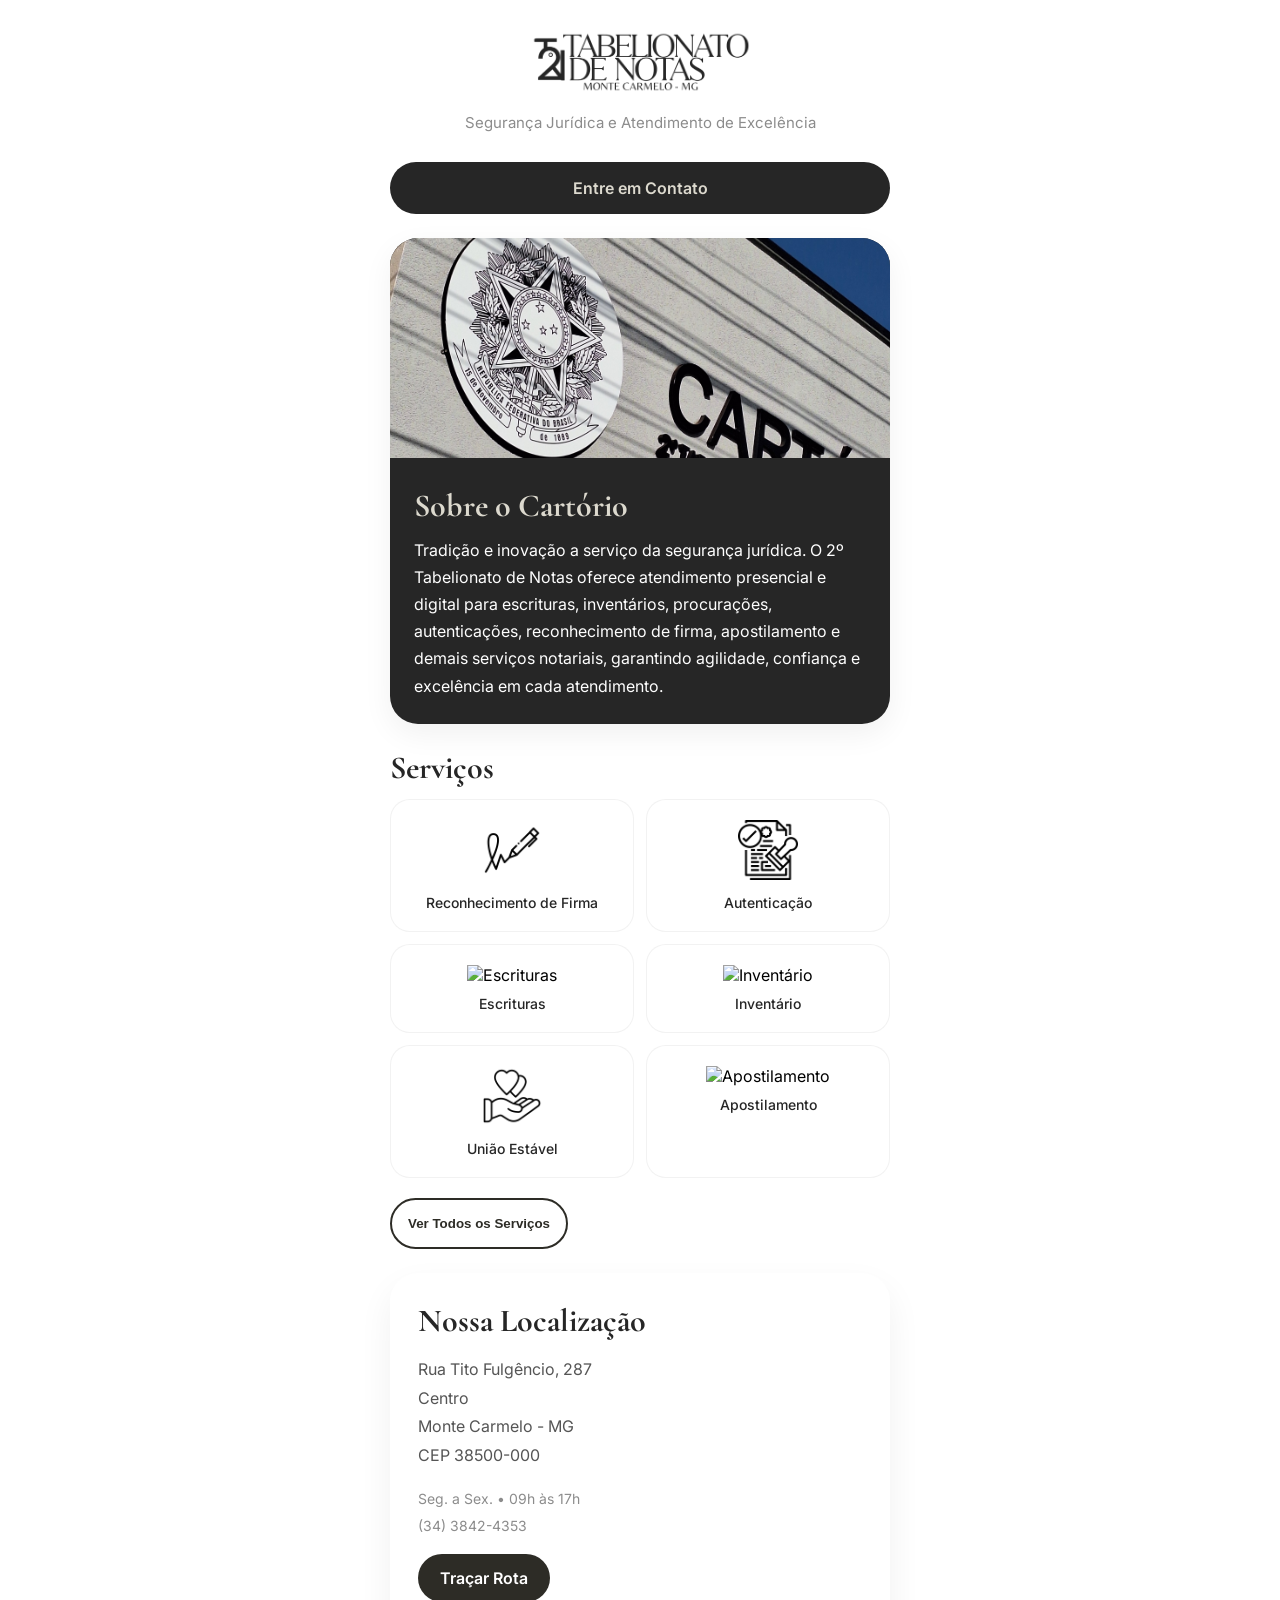
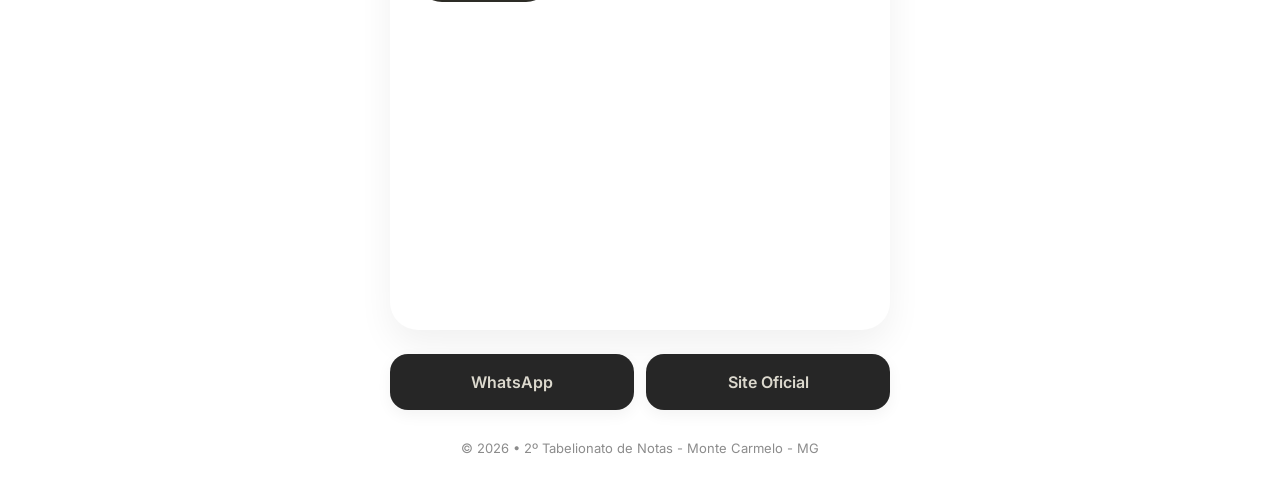
==== Index.html @ 338165f3 "first commit" ====
<!DOCTYPE html>
<html lang="pt-BR">

<head>
<meta charset="UTF-8">
<meta name="viewport" content="width=device-width, initial-scale=1.0">

<link href="https://fonts.googleapis.com/css2?family=Cormorant+Garamond:wght@400;500;600;700&family=Inter:wght@300;400;500;600&display=swap" rel="stylesheet">

<title>2º Tabelionato de Notas</title>

<style>

:root{
    --off-white:#dcd9ce;
    --light-gray:#bfbfbd;
    --medium-gray:#8c8c8c;
    --dark:#262626;
    --gold:#2d2c26;
    --white:#ffffff;
}

*{
    margin:0;
    padding:0;
    box-sizing:border-box;
    list-style: none;
}

body{
    font-family:'Inter',sans-serif;
    background-image:url('fundo_branco.jpg');
    background-size:cover;
    background-position:center;
    min-height:100vh;
    display:flex;
    justify-content:center;
    padding:30px 20px;
}

.container{
    width:100%;
    max-width:500px;
}

section{
    margin-bottom:24px;
}

h1,h2{
    font-family:'Cormorant Garamond',serif;
    color:var(--dark);
}

h2{
    font-size:32px;
    margin-bottom:12px;
}

/* HERO */

.logo{
    text-align:center;
    margin-bottom:30px;
}

.logo img{
    width:250px;
    margin-bottom:15px;
}

.logo h1{
    font-size:42px;
    margin-bottom:8px;
}

.logo p{
    color:var(--medium-gray);
    font-size:15px;
}

/* BOTÕES */

.btn{
    display:block;
    text-align:center;
    text-decoration:none;
    padding:16px;
    border-radius:999px;
    font-weight:600;
    transition:.3s;
}

.btn-primary{
    background:var(--dark);
    color:var(--off-white);
}

.btn-primary:hover{
    background:var(--gold);
}

.btn-outline{
    border:2px solid var(--gold);
    color:var(--gold);
    background:transparent;
}

.btn-outline:hover{
    background:var(--gold);
    color:white;
}

/* SOBRE */

.sobre{
    background:var(--dark);
    border-radius:28px;
    overflow:hidden;
    box-shadow:0 10px 30px rgba(0,0,0,.06);
}

.sobre img{
    width:100%;
    height:220px;
    object-fit:cover;
}

.sobre .texto{
    padding:24px;
}

.sobre p{
    color:#fefefe;
    line-height:1.7;
}

.sobre h2{
    color:var(--off-white);
}
/* =========================
   MODAL BASE
========================= */

.modal{
    display: none;
    position: fixed;
    inset: 0;
    width: 100%;
    height: 100%;
    background: rgba(0,0,0,.65);
    z-index: 9999;
    overflow-y: auto;
    animation: fadeIn .3s ease;
}

.modal-content{
    background: #fff;
    width: 90%;
    max-width: 600px;
    margin: 50px auto;
    padding: 30px;
    border-radius: 24px;
    box-shadow: 0 10px 40px rgba(0,0,0,.20);
    animation: slideUp .4s ease;
}

.close{
    cursor: pointer;
    font-size: 32px;
    font-weight: bold;
    color: #1f1f1f;
    transition: .3s;
}

.close:hover{
    opacity: .7;
}

/* =========================
   FORMULÁRIOS
========================= */

.modal input{
    width: 100%;
    padding: 14px;
    margin-top: 12px;
    border: 1px solid #ddd;
    border-radius: 12px;
    font-size: 15px;
}

.modal button{
    width: 100%;
    margin-top: 20px;
    padding: 16px;
    border: none;
    border-radius: 12px;
    background: var(--gold);
    color: white;
    font-weight: 600;
    cursor: pointer;
    transition: .3s;
}

.modal button:hover{
    opacity: .9;
    transform: translateY(-2px);
}

/* =========================
   MODAL DE SERVIÇOS
========================= */

.modal-servicos{
    max-width: 900px;
    padding: 0;
    overflow: hidden;
}

.modal-header{
    position: relative;
    padding: 30px;
    background: linear-gradient(
        135deg,
        #262626,
        #3a3a3a
    );
}

.modal-header h2{
    margin-bottom: 8px;
    color: var(--off-white);
    font-size: 2rem;
}

.modal-header p{
    color: #cfcfcf;
    line-height: 1.6;
}

.modal-header .close{
    position: absolute;
    top: 20px;
    right: 25px;
    color: white;
}

/* =========================
   LISTA DE SERVIÇOS
========================= */

.servicos-lista{
    display: grid;
    gap: 15px;
    padding: 25px;
}

.servico-card{
    display: flex;
    gap: 18px;
    align-items: flex-start;
    padding: 18px;
    border-radius: 16px;
    background: #f8f8f8;
    border: 1px solid #ececec;
    transition: .3s;
}

.servico-card:hover{
    transform: translateY(-3px);
    border-color: #42413d;
    box-shadow: 0 10px 25px rgba(0,0,0,.08);
}

.icone{
    width: 55px;
    height: 55px;
    flex-shrink: 0;

    display: flex;
    align-items: center;
    justify-content: center;

    background: #55534d;
    color: white;
    border-radius: 14px;

    font-size: 24px;
}

.servico-card h3{
    margin-bottom: 6px;
    color: var(--dark);
    font-size: 1.1rem;
}

.servico-card p{
    margin: 0;
    color: #666;
    line-height: 1.6;
}

/* =========================
   MODAL DETALHE SERVIÇO
========================= */

#tituloServico{
    margin-bottom: 20px;
    color: #a09e95;
}

#infoServico ul{
    margin: 15px 0;
    padding-left: 20px;
}

#infoServico li{
    margin-bottom: 8px;
}

#infoServico p{
    margin-top: 10px;
    line-height: 1.7;
}

/* =========================
   ANIMAÇÕES
========================= */

@keyframes fadeIn{
    from{
        opacity: 0;
    }
    to{
        opacity: 1;
    }
}

@keyframes slideUp{
    from{
        opacity: 0;
        transform: translateY(30px);
    }
    to{
        opacity: 1;
        transform: translateY(0);
    }
}

/* =========================
   RESPONSIVO
========================= */

@media (max-width: 768px){

    .modal-content{
        width: 95%;
        margin: 20px auto;
    }

    .modal-servicos{
        width: 95%;
    }

    .servico-card{
        flex-direction: column;
    }

    .icone{
        margin-bottom: 5px;
    }

    .modal-header h2{
        font-size: 1.6rem;
    }
}
/* MAPA */

.localizacao{

    background:white;

    border-radius:28px;

    overflow:hidden;

    box-shadow:0 15px 35px rgba(0,0,0,.06);

    margin-bottom:24px;
}

.localizacao-info{

    padding:28px;
}

.localizacao-info h2{

    margin-bottom:15px;

    color:var(--dark);
}

.endereco{

    line-height:1.8;

    color:#555;

    margin-bottom:20px;
}

.detalhes{

    display:flex;

    flex-direction:column;

    gap:10px;

    margin-bottom:20px;

    color:var(--medium-gray);

    font-size:14px;
}

.btn-mapa{

    display:inline-block;

    background:var(--gold);

    color:white;

    text-decoration:none;

    padding:14px 22px;

    border-radius:999px;

    font-weight:600;

    transition:.3s;
}

.btn-mapa:hover{

    transform:translateY(-2px);

    background:#8f7300;
}

.mapa{

    height:300px;
}

.mapa iframe{

    width:100%;

    height:100%;

    border:none;
}

/* SERVIÇOS */

.servicos-grid{
    display:grid;
    grid-template-columns:1fr 1fr;
    gap:12px;
}

.card{
    background:white;
    border-radius:20px;
    padding:20px;
    text-align:center;
    border:1px solid rgba(0,0,0,.05);
    transition:.3s;
}

.card:hover{
    transform:translateY(-4px);
    box-shadow:0 12px 25px rgba(0,0,0,.08);
}

.card span{
    display:block;
    font-size:28px;
    margin-bottom:10px;
}

.card img{
    width:60px;
    margin-bottom:10px;
}
.card p{
    font-size:14px;
    color:var(--dark);
    font-weight:500;
}
/* LINKS */

.links{
    display:flex;
    gap:12px;
    flex-wrap:wrap;
}
.link{
    flex:1;
    min-width:140px;

    background:var(--dark);
    padding:18px;
    border-radius:18px;
    text-decoration:none;
    color:var(--off-white);
    text-align:center;
    font-weight:600;
    box-shadow:0 5px 15px rgba(0,0,0,.05);
    transition:.3s;
}

.link:hover{
    transform:translateY(-2px);
}

/* FOOTER */

footer{
    text-align:center;
    color:var(--medium-gray);
    font-size:13px;
    margin-top:30px;
}

</style>
</head>

<body>


<div class="container">

<!--- Logo-->
    <section class="logo">
        <img src="Logo Oficio do 2° Tabelionato de notas (4).png" alt="2º Tabelionato">
        <p>Segurança Jurídica e Atendimento de Excelência</p>
    </section>

<!--- Contato-->
    <section>
        <a href="https://wa.me/5534999194353" class="btn btn-primary">
            Entre em Contato
        </a>
    </section>

<!--- Sobre o Cartório -->
    <section class="sobre">
        <img src="fotocartorio.jpeg" alt="Cartório">

        <div class="texto">
            <h2>Sobre o Cartório</h2>

            <p>
                Tradição e inovação a serviço da segurança jurídica. O 2º Tabelionato de Notas oferece 
                atendimento presencial e digital para escrituras, inventários, procurações, autenticações, 
                reconhecimento de firma, apostilamento e demais serviços notariais, garantindo agilidade, confiança e excelência em cada atendimento.
            </p>
        </div>
    </section>

<!--- Serviços -->
    <section>
        <h2>Serviços</h2>

        <div class="servicos-grid">

            <div class="card" onclick="abrirServico('reconhecimento_firma')">
                <img src="reconhecimento de firma.png" alt="Reconhecimento de Firma">
                <p>Reconhecimento de Firma</p>
            </div>

            <div class="card" onclick="abrirServico('autenticacao')">
                <img src="autenticação.png" alt="Autenticação">
                <p>Autenticação</p>
            </div>

            <div class="card" onclick="abrirServico('escritura')">
                <img src="escrituras.png" alt="Escrituras">
                <p>Escrituras</p>
            </div>

            <div class="card" onclick="abrirServico('inventario')">
                <img src="inventário.png" alt="Inventário">
                <p>Inventário</p>
            </div>

            <div class="card" onclick="abrirServico('uniao_estavel')">
                <img src="União Estável.png" alt="União Estável">
                <p>União Estável</p>
            </div>

            <div class="card" onclick="abrirServico('apostilamento')">
                <img src="apostilamento.png" alt="Apostilamento">
                <p>Apostilamento</p>
            </div>

        </div>

        <br>

        <button type="button" class="btn btn-outline" onclick="abrirModalServicos()">
        Ver Todos os Serviços
        </button>
    </section>

<!--- MODAIS-->

    <div id="modalServico" class="modal">
    <div class="modal-content">

        <span class="close" onclick="fecharModal()">
            &times;
        </span>
        <h2 id="tituloServico"></h2>
        <div id="infoServico"></div>
        <button onclick="abrirFormulario()">
            Iniciar Processo
        </button>
    </div>
    </div>

    <div id="modalDetalheServico" class="modal">

    <div class="modal-content modal-servicos">

        <div class="modal-header">
            <h2>Serviços Notariais</h2>

            <p>
                Conheça os principais serviços oferecidos pelo
                2º Tabelionato de Notas de Monte Carmelo.
            </p>

           <span class="close" onclick="fecharModalDetalhesServico()">
            &times;
            </span>
        </div>

        <div class="servicos-lista">

            <div class="servico-card">
                <div class="icone">📜</div>
                <div>
                    <h3>Escritura Pública</h3>
                    <p>
                        Formalização de compra e venda, doações,
                        inventários e demais atos jurídicos.
                    </p>
                </div>
            </div>

            <div class="servico-card">
                <div class="icone">✍️</div>
                <div>
                    <h3>Procuração Pública</h3>
                    <p>
                        Nomeação de representante para prática
                        de atos específicos ou gerais.
                    </p>
                </div>
            </div>

            <div class="servico-card">
                <div class="icone">✔️</div>
                <div>
                    <h3>Reconhecimento de Firma</h3>
                    <p>
                        Confirmação da autenticidade de assinaturas.
                    </p>
                </div>
            </div>

            <div class="servico-card">
                <div class="icone">📄</div>
                <div>
                    <h3>Autenticação de Cópias</h3>
                    <p>
                        Certificação de que a cópia corresponde ao documento original.
                    </p>
                </div>
            </div>

            <div class="servico-card">
                <div class="icone">🔍</div>
                <div>
                    <h3>Ata Notarial</h3>
                    <p>
                        Comprovação formal de fatos, situações e conteúdos digitais.
                    </p>
                </div>
            </div>

            <div class="servico-card">
                <div class="icone">🏛️</div>
                <div>
                    <h3>Inventário Extrajudicial</h3>
                    <p>
                        Partilha de bens com segurança e agilidade.
                    </p>
                </div>
            </div>

            <div class="servico-card">
                <div class="icone">⚖️</div>
                <div>
                    <h3>Divórcio Extrajudicial</h3>
                    <p>
                        Procedimento consensual realizado diretamente em cartório.
                    </p>
                </div>
            </div>

            <div class="servico-card">
                <div class="icone">🕊️</div>
                <div>
                    <h3>Testamento Público</h3>
                    <p>
                        Registro oficial da vontade do testador.
                    </p>
                </div>
            </div>

        </div>

    </div>

</div>

    <div id="modalFormulario" class="modal">
    <div class="modal-content">

        <span class="close"
              onclick="fecharFormulario()">
              &times;
        </span>

        <h2>Dados Iniciais</h2>

        <input
            type="text"
            id="nome"
            placeholder="Nome Completo">

        <input
            type="text"
            id="cpf"
            maxlength="14"
            placeholder="CPF">

        <input
            type="email"
            id="email"
            placeholder="E-mail">

        <button onclick="enviarWhats()">
            Iniciar Atendimento
        </button>
    </div>
</div>

<!--- Localização -->

   <section class="localizacao">
    <div class="localizacao-info">

        <h2>Nossa Localização</h2>
        <p class="endereco">
            Rua Tito Fulgêncio, 287<br>
            Centro<br>
            Monte Carmelo - MG<br>
            CEP 38500-000
        </p>

        <div class="detalhes">
            <span>Seg. a Sex. • 09h às 17h</span>
            <span>(34) 3842-4353</span>
        </div>

        <a
            href="https://www.google.com/maps/place/Cart%C3%B3rio+do+2%C2%BA+Of%C3%ADcio+de+Notas/@-18.7309208,-47.4969054,20z/data=!4m15!1m8!3m7!1s0x94a5888fb53350cd:0x1c03f5918616b395!2sR.+Tito+Fulg%C3%AAncio,+287+-+Centro,+Monte+Carmelo+-+MG,+38500-000!3b1!8m2!3d-18.730955!4d-47.496766!16s%2Fg%2F11f3ngtptz!3m5!1s0x94a5888c8c588bd3:0x45c34554aca4618a!8m2!3d-18.730955!4d-47.496766!16s%2Fg%2F1tcy5dh2!10m1!1e1?entry=ttu&g_ep=EgoyMDI2MDYwMy4xIKXMDSoASAFQAw%3D%3D"
            target="_blank"
            class="btn-mapa">
            Traçar Rota
        </a>

    </div>

    <div class="mapa">
    <iframe
        src="https://maps.google.com/maps?q=Rua%20Tito%20Fulg%C3%AAncio%20287,%20Monte%20Carmelo%20MG&t=&z=17&ie=UTF8&iwloc=&output=embed"
        loading="lazy"
        allowfullscreen>
    </iframe>
</div>

</section>

<!--- Links-->
    <section class="links">
        <a href="https://wa.me/5534999194353" class="link">WhatsApp</a>
        <a href="Site Oficial/index.html" class="link">Site Oficial</a>
    </section>

<!--- Footer -->
    <footer>
        © 2026 • 2º Tabelionato de Notas - Monte Carmelo - MG
    </footer>

</div>

<!--- Scripts -->
<script>

const servicos = {

    reconhecimento_firma: {
        nome: "Reconhecimento de Firma",
        descricao: "Confirma a autenticidade da assinatura em documentos particulares.",
        documentos: [
            "Documento de identificação com foto",
            "Ficha de assinatura aberta no cartório (cartão de autógrafo)"
        ],
        prazo: "Imediato",
        atendimento: "Presencial",
        valor: "Conforme tabela do TJMG"
    },

    autenticacao: {
        nome: "Autenticação de Documentos",
        descricao: "Certifica que uma cópia é fiel ao documento original apresentado.",
        documentos: [
            "Documento original",
            "Cópia do documento (opcional)"
        ],
        prazo: "Imediato",
        atendimento: "Presencial",
        valor: "Conforme tabela do TJMG"
    },

    escritura: {
        nome: "Escritura Pública",
        descricao: "Formaliza juridicamente negócios e declarações com segurança e validade legal.",
        documentos: [
            "RG e CPF das partes",
            "Comprovante de endereço",
            "Documentação específica do ato"
        ],
        prazo: "Conforme análise documental",
        atendimento: "Presencial e Online (e-Notariado)",
        valor: "Conforme tabela do TJMG"
    },

    inventario: {
        nome: "Inventário Extrajudicial",
        descricao: "Permite a partilha de bens de forma rápida e segura em cartório.",
        documentos: [
            "Certidão de óbito",
            "Documentos pessoais dos herdeiros",
            "Documentação dos bens",
            "Certidões exigidas por lei"
        ],
        prazo: "Conforme análise documental",
        atendimento: "Presencial e Online (e-Notariado)",
        valor: "Conforme tabela do TJMG"
    },

    uniao_estavel: {
        nome: "Escritura de União Estável",
        descricao: "Formaliza a união estável e define o regime de bens do casal.",
        documentos: [
            "RG e CPF",
            "Comprovante de endereço",
            "Informações sobre estado civil"
        ],
        prazo: "Em até 1 dia útil",
        atendimento: "Presencial e Online (e-Notariado)",
        valor: "Conforme tabela do TJMG"
    },

    apostilamento: {
        nome: "Apostilamento de Haia",
        descricao: "Certifica documentos brasileiros para utilização em países signatários da Convenção da Haia.",
        documentos: [
            "Documento original a ser apostilado"
        ],
        prazo: "Conforme demanda",
        atendimento: "Presencial",
        valor: "Conforme tabela do TJMG"
    },

    procuracao: {
        nome: "Procuração Pública",
        descricao: "Permite que uma pessoa nomeie outra para representá-la legalmente.",
        documentos: [
            "RG e CPF do outorgante",
            "Dados completos do procurador"
        ],
        prazo: "Em até 1 dia útil",
        atendimento: "Presencial e Online (e-Notariado)",
        valor: "Conforme tabela do TJMG"
    },

    ata_notarial: {
        nome: "Ata Notarial",
        descricao: "Documento público utilizado para comprovar fatos, situações e conteúdos digitais.",
        documentos: [
            "Documento de identificação",
            "Elementos que serão constatados pelo tabelião"
        ],
        prazo: "Conforme complexidade",
        atendimento: "Presencial",
        valor: "Conforme tabela do TJMG"
    },

    testamento: {
        nome: "Testamento Público",
        descricao: "Permite registrar oficialmente a vontade do testador sobre a destinação de seus bens.",
        documentos: [
            "RG e CPF",
            "Informações dos beneficiários"
        ],
        prazo: "Mediante agendamento",
        atendimento: "Presencial",
        valor: "Conforme tabela do TJMG"
    }

};

let servicoAtual = "";

function abrirServico(tipo){

    servicoAtual = tipo;
    let servico = servicos[tipo];
    document.getElementById("tituloServico").innerHTML = servico.nome;

    document.getElementById("infoServico").innerHTML = `
    <p>${servico.descricao}</p>

    <h3>Documentos Necessários</h3>
    <ul>
        ${servico.documentos.map(doc => `<li>${doc}</li>`).join("")}
    </ul>

    <p><strong>Prazo:</strong> ${servico.prazo}</p>
    <p><strong>Atendimento:</strong> ${servico.atendimento}</p>
    <p><strong>Valor:</strong> ${servico.valor}</p>
`;

    document.getElementById("modalServico").style.display = "block";
}


function validarCPF(cpf){

    cpf = cpf.replace(/\D/g,'');

    if(cpf.length !== 11) return false;

    if(/^(\d)\1+$/.test(cpf))
        return false;

    let soma = 0;

    for(let i=0;i<9;i++){
        soma += parseInt(cpf.charAt(i))
        * (10-i);
    }

    let resto = (soma * 10) % 11;

    if(resto === 10 || resto === 11)
        resto = 0;

    if(resto !== parseInt(cpf.charAt(9)))
        return false;

    soma = 0;

    for(let i=0;i<10;i++){
        soma += parseInt(cpf.charAt(i))
        * (11-i);
    }

    resto = (soma * 10) % 11;

    if(resto === 10 || resto === 11)
        resto = 0;

    if(resto !== parseInt(cpf.charAt(10)))
        return false;

    return true;
}

function validarEmail(email){

    const regex =
    /^[^\s@]+@[^\s@]+\.[^\s@]+$/;

    return regex.test(email);
}

function gerarProtocolo(){

    const ano = new Date().getFullYear();

    const numero =
    Math.floor(
        100000 + Math.random() * 900000
    );

    return `${ano}-${numero}`;
}


function enviarWhats(){

    const nome =
    document.getElementById("nome").value;

    const cpf =
    document.getElementById("cpf").value;

    const email =
    document.getElementById("email").value;

    if(nome.trim() === ""){

        alert("Informe seu nome.");
        return;
    }

    if(!validarCPF(cpf)){

        alert("CPF inválido.");
        return;
    }

    if(!validarEmail(email)){

        alert("E-mail inválido.");
        return;
    }

    const protocolo =
    gerarProtocolo();

    const mensagem =

`Olá!

Gostaria de iniciar um atendimento.

PROTOCOLO:
${protocolo}

SERVIÇO:
${servicos[servicoAtual].nome}

NOME:
${nome}

CPF:
${cpf}

EMAIL:
${email}`;

    const numero =
    "5534999194353";

    window.open(
        `https://wa.me/${numero}?text=${encodeURIComponent(mensagem)}`,
        "_blank"
    );
}
document
.getElementById("cpf")
.addEventListener("input", function(){

    let cpf =
    this.value.replace(/\D/g,'');

    cpf = cpf.replace(
        /(\d{3})(\d)/,
        '$1.$2'
    );

    cpf = cpf.replace(
        /(\d{3})(\d)/,
        '$1.$2'
    );

    cpf = cpf.replace(
        /(\d{3})(\d{1,2})$/,
        '$1-$2'
    );

    this.value = cpf;
});

function abrirModalServicos() {
    document.getElementById("modalServicos").style.display = "block";
}

function fecharModalServicos() {
    document.getElementById("modalServicos").style.display = "none";
}

function abrirModalServicos() {
    document.getElementById("modalDetalheServico").style.display = "block";
}

function fecharModalServicos() {
    document.getElementById("modalDetalheServico").style.display = "none";
}

function fecharFormulario() {
    document.getElementById("modalFormulario").style.display = "none";
}

function fecharModal() {
    document.getElementById("modalServico").style.display = "none";
}

function fecharModalDetalhesServico() {
    document.getElementById("modalDetalheServico").style.display = "none";
}

window.addEventListener("click", function(event){

    const modalServicos =
        document.getElementById("modalServicos");

    const modalDetalhe =
        document.getElementById("modalDetalheServico");

    const modalFormulario =
        document.getElementById("modalFormulario");

    if(event.target === modalServicos){
        fecharModalServicos();
    }

    if(event.target === modalDetalhe){
        fecharServico();
    }

    if(event.target === modalFormulario){
        fecharFormulario();
    }

});


</script>

</body>
</html>
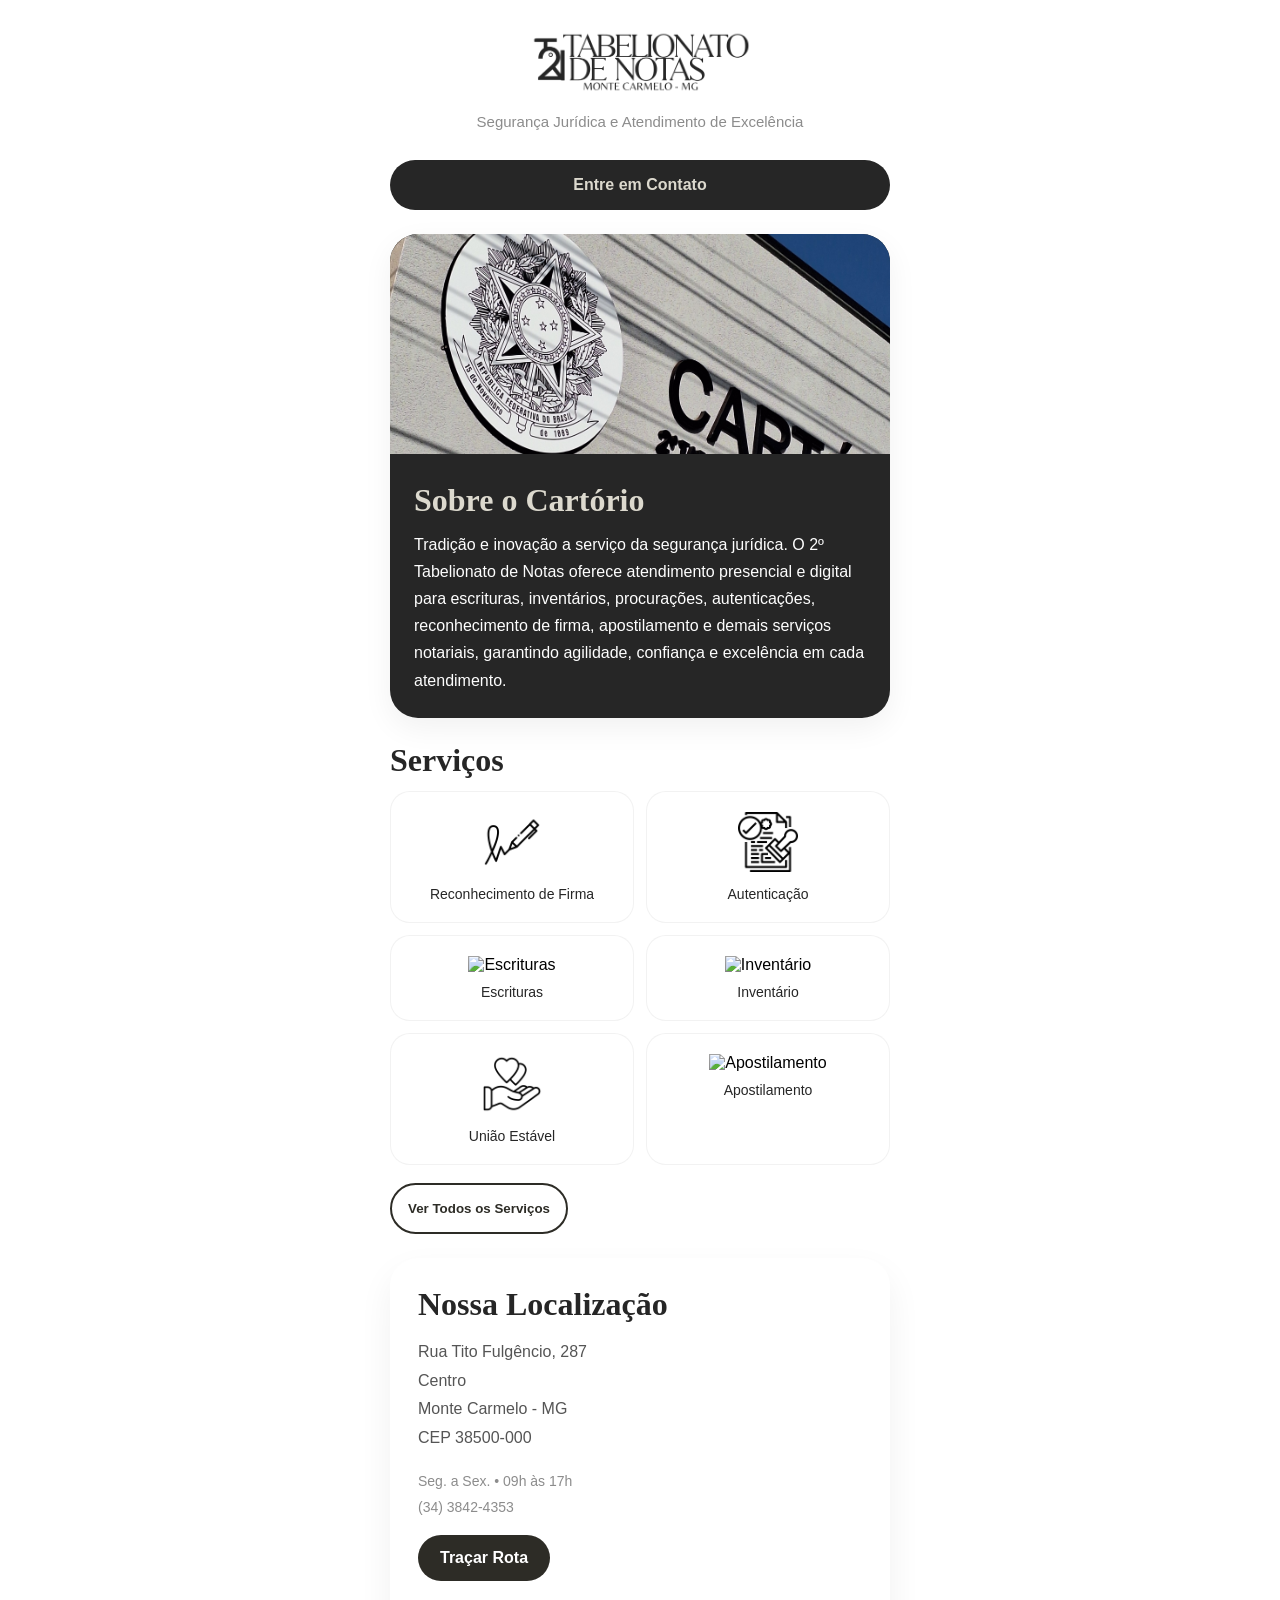
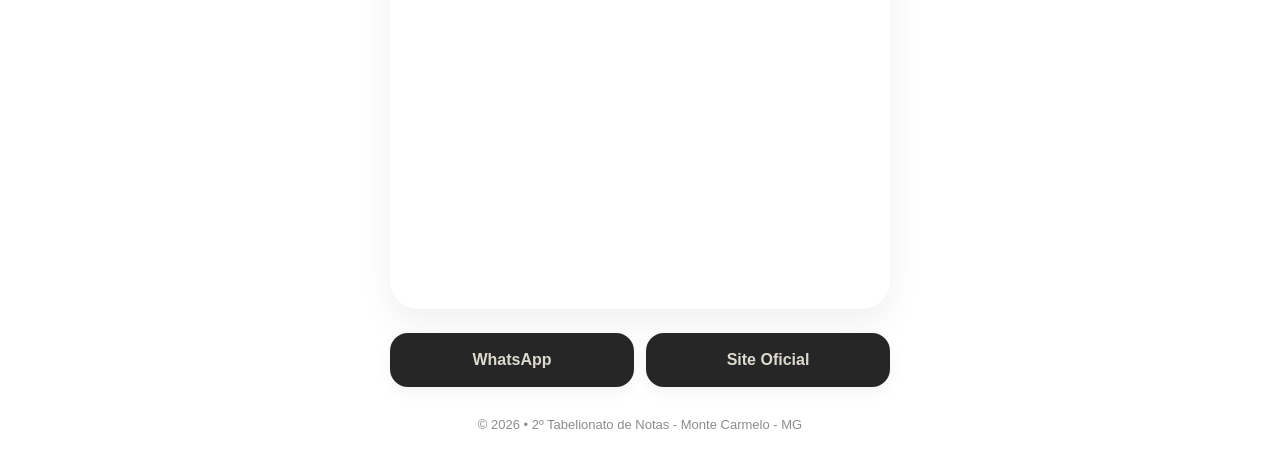
==== commit 1bdde053: "mod" ====
--- a/Index.html
+++ b/Index.html
@@ -5,11 +5,32 @@
 <meta charset="UTF-8">
 <meta name="viewport" content="width=device-width, initial-scale=1.0">
 
-<link href="https://fonts.googleapis.com/css2?family=Cormorant+Garamond:wght@400;500;600;700&family=Inter:wght@300;400;500;600&display=swap" rel="stylesheet">
 
 <title>2º Tabelionato de Notas</title>
 
 <style>
+
+/* =========================
+FONTES PERSONALIZADAS
+========================= */
+
+@font-face{
+    font-family: 'Gallient';
+    src: url('fontes/Gallient-Regular.otf') format('opentype');
+    font-weight: normal;
+    font-style: normal;
+}
+
+@font-face{
+    font-family: 'Belleza';
+    src: url('fontes/Belleza-Regular.ttf') format('truetype');
+    font-weight: normal;
+    font-style: normal;
+}
+
+/* =========================
+CORES PERSONALIZADAS
+========================= */
 
 :root{
     --off-white:#dcd9ce;
@@ -26,6 +47,7 @@
     box-sizing:border-box;
     list-style: none;
 }
+
 
 body{
     font-family:'Inter',sans-serif;
@@ -38,6 +60,13 @@
     padding:30px 20px;
 }
 
+.titulo-cartorio{
+    font-family:'Bodoni Moda', serif;
+    font-size:3rem;
+    font-weight:500;
+    text-transform:uppercase;
+}
+
 .container{
     width:100%;
     max-width:500px;
@@ -58,7 +87,6 @@
 }
 
 /* HERO */
-
 .logo{
     text-align:center;
     margin-bottom:30px;
@@ -80,7 +108,6 @@
 }
 
 /* BOTÕES */
-
 .btn{
     display:block;
     text-align:center;
@@ -112,337 +139,304 @@
 }
 
 /* SOBRE */
-
 .sobre{
-    background:var(--dark);
-    border-radius:28px;
-    overflow:hidden;
-    box-shadow:0 10px 30px rgba(0,0,0,.06);
+background:var(--dark);
+border-radius:28px;
+overflow:hidden;
+box-shadow:0 10px 30px rgba(0,0,0,.06);
 }
 
 .sobre img{
-    width:100%;
-    height:220px;
-    object-fit:cover;
+width:100%;
+height:220px;
+object-fit:cover;
 }
 
 .sobre .texto{
-    padding:24px;
+padding:24px;
 }
 
 .sobre p{
-    color:#fefefe;
-    line-height:1.7;
+color:#fefefe;
+line-height:1.7;
 }
 
 .sobre h2{
-    color:var(--off-white);
-}
+color:var(--off-white);
+}
+
 /* =========================
-   MODAL BASE
+MODAL BASE
 ========================= */
-
 .modal{
-    display: none;
-    position: fixed;
-    inset: 0;
-    width: 100%;
-    height: 100%;
-    background: rgba(0,0,0,.65);
-    z-index: 9999;
-    overflow-y: auto;
-    animation: fadeIn .3s ease;
+display: none;
+position: fixed;
+inset: 0;
+width: 100%;
+height: 100%;
+background: rgba(0,0,0,.65);
+z-index: 9999;
+overflow-y: auto;
+animation: fadeIn .3s ease;
 }
 
 .modal-content{
-    background: #fff;
-    width: 90%;
-    max-width: 600px;
-    margin: 50px auto;
-    padding: 30px;
-    border-radius: 24px;
-    box-shadow: 0 10px 40px rgba(0,0,0,.20);
-    animation: slideUp .4s ease;
+background: #fff;
+width: 90%;
+max-width: 600px;
+margin: 50px auto;
+padding: 30px;
+border-radius: 24px;
+box-shadow: 0 10px 40px rgba(0,0,0,.20);
+animation: slideUp .4s ease;
 }
 
 .close{
-    cursor: pointer;
-    font-size: 32px;
-    font-weight: bold;
-    color: #1f1f1f;
-    transition: .3s;
+cursor: pointer;
+font-size: 32px;
+font-weight: bold;
+color: #1f1f1f;
+transition: .3s;
 }
 
 .close:hover{
-    opacity: .7;
+opacity: .7;
 }
 
 /* =========================
-   FORMULÁRIOS
+FORMULÁRIOS
 ========================= */
-
 .modal input{
-    width: 100%;
-    padding: 14px;
-    margin-top: 12px;
-    border: 1px solid #ddd;
-    border-radius: 12px;
-    font-size: 15px;
+width: 100%;
+padding: 14px;
+margin-top: 12px;
+border: 1px solid #ddd;
+border-radius: 12px;
+font-size: 15px;
 }
 
 .modal button{
-    width: 100%;
-    margin-top: 20px;
-    padding: 16px;
-    border: none;
-    border-radius: 12px;
-    background: var(--gold);
-    color: white;
-    font-weight: 600;
-    cursor: pointer;
-    transition: .3s;
+width: 100%;
+margin-top: 20px;
+padding: 16px;
+border: none;
+border-radius: 12px;
+background: var(--gold);
+color: white;
+font-weight: 600;
+cursor: pointer;
+transition: .3s;
 }
 
 .modal button:hover{
-    opacity: .9;
-    transform: translateY(-2px);
+opacity: .9;
+transform: translateY(-2px);
 }
 
 /* =========================
-   MODAL DE SERVIÇOS
+MODAL DE SERVIÇOS
 ========================= */
-
 .modal-servicos{
-    max-width: 900px;
-    padding: 0;
-    overflow: hidden;
+max-width: 900px;
+padding: 0;
+overflow: hidden;
 }
 
 .modal-header{
-    position: relative;
-    padding: 30px;
-    background: linear-gradient(
-        135deg,
-        #262626,
-        #3a3a3a
-    );
+position: relative;
+padding: 30px;
+background: linear-gradient(
+135deg,
+#262626,
+#3a3a3a
+);
 }
 
 .modal-header h2{
-    margin-bottom: 8px;
-    color: var(--off-white);
-    font-size: 2rem;
+margin-bottom: 8px;
+color: var(--off-white);
+font-size: 2rem;
 }
 
 .modal-header p{
-    color: #cfcfcf;
-    line-height: 1.6;
+color: #cfcfcf;
+line-height: 1.6;
 }
 
 .modal-header .close{
-    position: absolute;
-    top: 20px;
-    right: 25px;
-    color: white;
+position: absolute;
+top: 20px;
+right: 25px;
+color: white;
 }
 
 /* =========================
-   LISTA DE SERVIÇOS
+LISTA DE SERVIÇOS
 ========================= */
-
 .servicos-lista{
-    display: grid;
-    gap: 15px;
-    padding: 25px;
+display: grid;
+gap: 15px;
+padding: 25px;
 }
 
 .servico-card{
-    display: flex;
-    gap: 18px;
-    align-items: flex-start;
-    padding: 18px;
-    border-radius: 16px;
-    background: #f8f8f8;
-    border: 1px solid #ececec;
-    transition: .3s;
+display: flex;
+gap: 18px;
+align-items: flex-start;
+padding: 18px;
+border-radius: 16px;
+background: #f8f8f8;
+border: 1px solid #ececec;
+transition: .3s;
 }
 
 .servico-card:hover{
-    transform: translateY(-3px);
-    border-color: #42413d;
-    box-shadow: 0 10px 25px rgba(0,0,0,.08);
+transform: translateY(-3px);
+border-color: #42413d;
+box-shadow: 0 10px 25px rgba(0,0,0,.08);
 }
 
 .icone{
-    width: 55px;
-    height: 55px;
-    flex-shrink: 0;
-
-    display: flex;
-    align-items: center;
-    justify-content: center;
-
-    background: #55534d;
-    color: white;
-    border-radius: 14px;
-
-    font-size: 24px;
+width: 55px;
+height: 55px;
+flex-shrink: 0;
+
+display: flex;
+align-items: center;
+justify-content: center;
+
+background: #55534d;
+color: white;
+border-radius: 14px;
+font-size: 24px;
 }
 
 .servico-card h3{
-    margin-bottom: 6px;
-    color: var(--dark);
-    font-size: 1.1rem;
+margin-bottom: 6px;
+color: var(--dark);
+font-size: 1.1rem;
 }
 
 .servico-card p{
-    margin: 0;
-    color: #666;
-    line-height: 1.6;
+margin: 0;
+color: #666;
+line-height: 1.6;
 }
 
 /* =========================
-   MODAL DETALHE SERVIÇO
+MODAL DETALHE SERVIÇO
 ========================= */
-
 #tituloServico{
-    margin-bottom: 20px;
-    color: #a09e95;
+margin-bottom: 20px;
+color: #a09e95;
 }
 
 #infoServico ul{
-    margin: 15px 0;
-    padding-left: 20px;
+margin: 15px 0;
+padding-left: 20px;
 }
 
 #infoServico li{
-    margin-bottom: 8px;
+margin-bottom: 8px;
 }
 
 #infoServico p{
-    margin-top: 10px;
-    line-height: 1.7;
+margin-top: 10px;
+line-height: 1.7;
 }
 
 /* =========================
-   ANIMAÇÕES
+ANIMAÇÕES
 ========================= */
-
 @keyframes fadeIn{
-    from{
-        opacity: 0;
-    }
-    to{
-        opacity: 1;
-    }
+from{
+opacity: 0;
+}
+to{
+opacity: 1;
+}
 }
 
 @keyframes slideUp{
-    from{
-        opacity: 0;
-        transform: translateY(30px);
-    }
-    to{
-        opacity: 1;
-        transform: translateY(0);
-    }
+from{
+opacity: 0;
+transform: translateY(30px);
+}
+to{
+opacity: 1;
+transform: translateY(0);
+}
 }
 
 /* =========================
-   RESPONSIVO
+RESPONSIVO
 ========================= */
-
 @media (max-width: 768px){
 
-    .modal-content{
-        width: 95%;
-        margin: 20px auto;
-    }
-
-    .modal-servicos{
-        width: 95%;
-    }
-
-    .servico-card{
-        flex-direction: column;
-    }
-
-    .icone{
-        margin-bottom: 5px;
-    }
-
-    .modal-header h2{
-        font-size: 1.6rem;
-    }
+.modal-content{
+width: 95%;
+margin: 20px auto;
+}
+
+.modal-servicos{
+width: 95%;
+}
+
+.servico-card{
+flex-direction: column;
+}
+
+.icone{
+margin-bottom: 5px;
+}
+
+.modal-header h2{
+font-size: 1.6rem;
+}
 }
 /* MAPA */
 
 .localizacao{
-
-    background:white;
-
-    border-radius:28px;
-
-    overflow:hidden;
-
-    box-shadow:0 15px 35px rgba(0,0,0,.06);
-
-    margin-bottom:24px;
+background:white;
+border-radius:28px;
+overflow:hidden;
+box-shadow:0 15px 35px rgba(0,0,0,.06);
+margin-bottom:24px;
 }
 
 .localizacao-info{
-
-    padding:28px;
+padding:28px;
 }
 
 .localizacao-info h2{
-
-    margin-bottom:15px;
-
-    color:var(--dark);
+margin-bottom:15px;
+color:var(--dark);
 }
 
 .endereco{
-
-    line-height:1.8;
-
-    color:#555;
-
-    margin-bottom:20px;
+line-height:1.8;
+color:#555;
+margin-bottom:20px;
 }
 
 .detalhes{
-
-    display:flex;
-
-    flex-direction:column;
-
-    gap:10px;
-
-    margin-bottom:20px;
-
-    color:var(--medium-gray);
-
-    font-size:14px;
+display:flex;
+flex-direction:column;
+gap:10px;
+margin-bottom:20px;
+color:var(--medium-gray);
+font-size:14px;
 }
 
 .btn-mapa{
-
-    display:inline-block;
-
-    background:var(--gold);
-
-    color:white;
-
-    text-decoration:none;
-
-    padding:14px 22px;
-
-    border-radius:999px;
-
-    font-weight:600;
-
-    transition:.3s;
+display:inline-block;
+background:var(--gold);
+color:white;
+text-decoration:none;
+padding:14px 22px;
+border-radius:999px;
+font-weight:600;
+transition:.3s;
 }
 
 .btn-mapa:hover{
@@ -542,10 +536,8 @@
 </head>
 
 <body>
-
-
+<!--- HTML -->
 <div class="container">
-
 <!--- Logo-->
     <section class="logo">
         <img src="Logo Oficio do 2° Tabelionato de notas (4).png" alt="2º Tabelionato">
@@ -620,7 +612,6 @@
     </section>
 
 <!--- MODAIS-->
-
     <div id="modalServico" class="modal">
     <div class="modal-content">
 
@@ -775,7 +766,6 @@
 </div>
 
 <!--- Localização -->
-
    <section class="localizacao">
     <div class="localizacao-info">
 
@@ -966,7 +956,6 @@
     document.getElementById("modalServico").style.display = "block";
 }
 
-
 function validarCPF(cpf){
 
     cpf = cpf.replace(/\D/g,'');
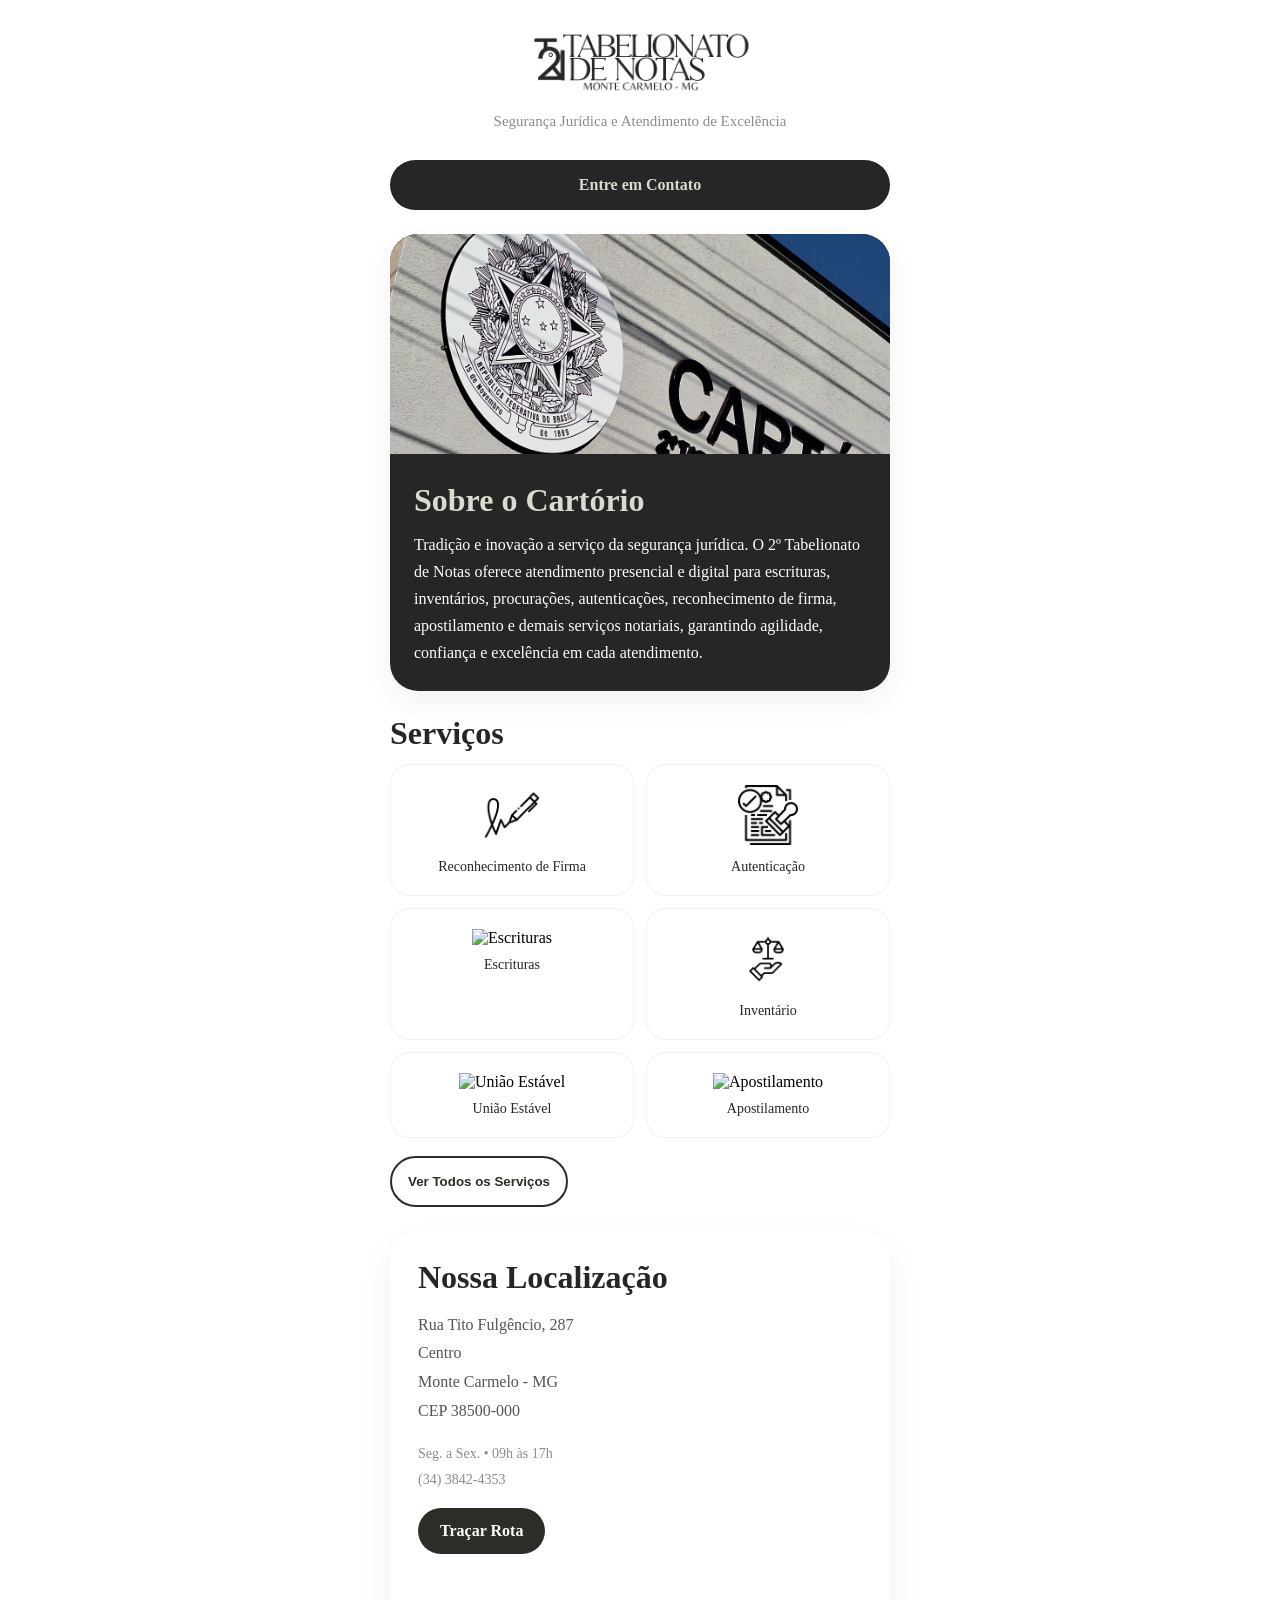
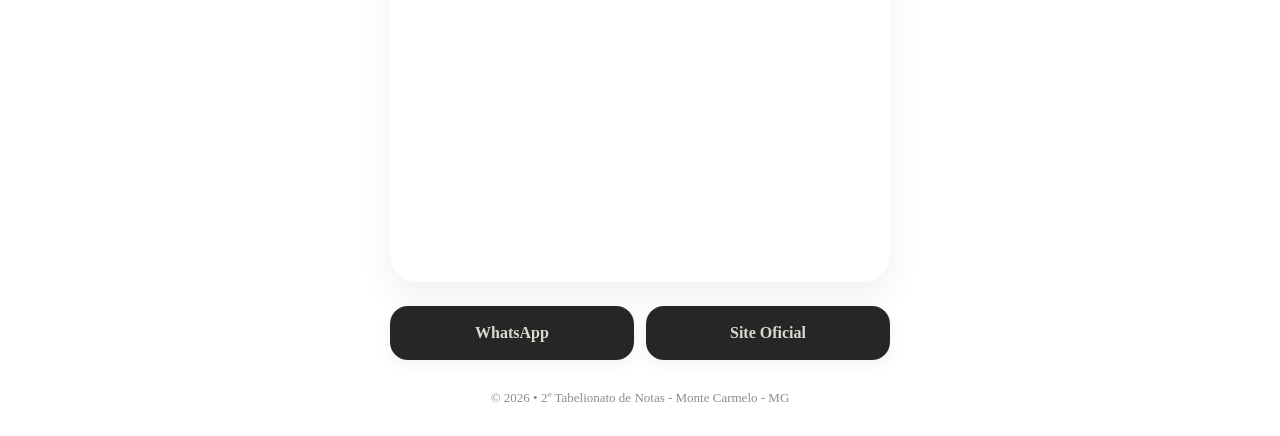
==== commit 288e6dc6: "nomes" ====
--- a/Index.html
+++ b/Index.html
@@ -50,7 +50,7 @@
 
 
 body{
-    font-family:'Inter',sans-serif;
+    font-family:'Belleza', serif;
     background-image:url('fundo_branco.jpg');
     background-size:cover;
     background-position:center;
@@ -60,13 +60,6 @@
     padding:30px 20px;
 }
 
-.titulo-cartorio{
-    font-family:'Bodoni Moda', serif;
-    font-size:3rem;
-    font-weight:500;
-    text-transform:uppercase;
-}
-
 .container{
     width:100%;
     max-width:500px;
@@ -76,8 +69,14 @@
     margin-bottom:24px;
 }
 
-h1,h2{
-    font-family:'Cormorant Garamond',serif;
+h1,
+h2,
+h3,
+.titulo-cartorio,
+.logo h1,
+.modal-header h2,
+#tituloServico{
+    font-family:'Gallient', serif;
     color:var(--dark);
 }
 
@@ -540,7 +539,7 @@
 <div class="container">
 <!--- Logo-->
     <section class="logo">
-        <img src="Logo Oficio do 2° Tabelionato de notas (4).png" alt="2º Tabelionato">
+        <img src="logotabelionatodenotas.png" alt="2º Tabelionato">
         <p>Segurança Jurídica e Atendimento de Excelência</p>
     </section>
 
@@ -578,7 +577,7 @@
             </div>
 
             <div class="card" onclick="abrirServico('autenticacao')">
-                <img src="autenticação.png" alt="Autenticação">
+                <img src="autenticacao.png" alt="Autenticação">
                 <p>Autenticação</p>
             </div>
 
@@ -588,12 +587,12 @@
             </div>
 
             <div class="card" onclick="abrirServico('inventario')">
-                <img src="inventário.png" alt="Inventário">
+                <img src="inventario.png" alt="Inventário">
                 <p>Inventário</p>
             </div>
 
             <div class="card" onclick="abrirServico('uniao_estavel')">
-                <img src="União Estável.png" alt="União Estável">
+                <img src="uniaoestavel.png" alt="União Estável">
                 <p>União Estável</p>
             </div>
 
